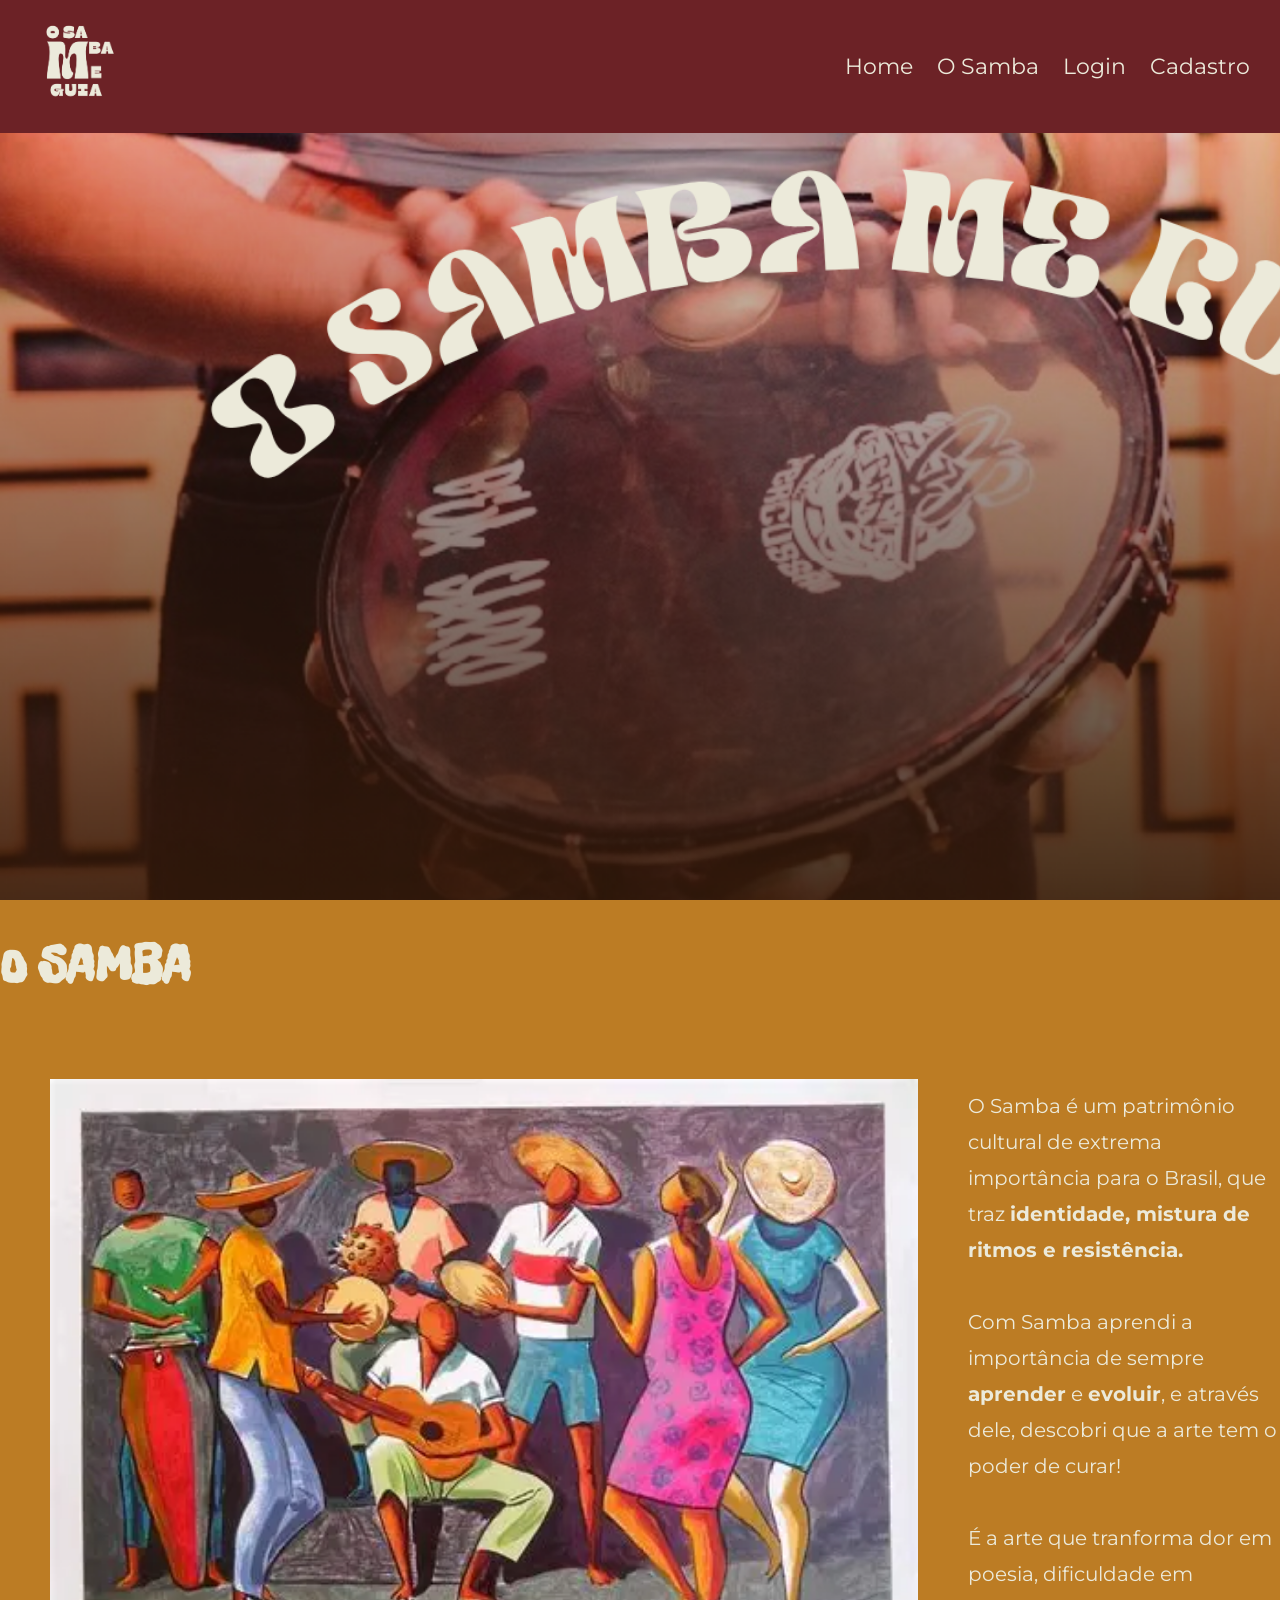
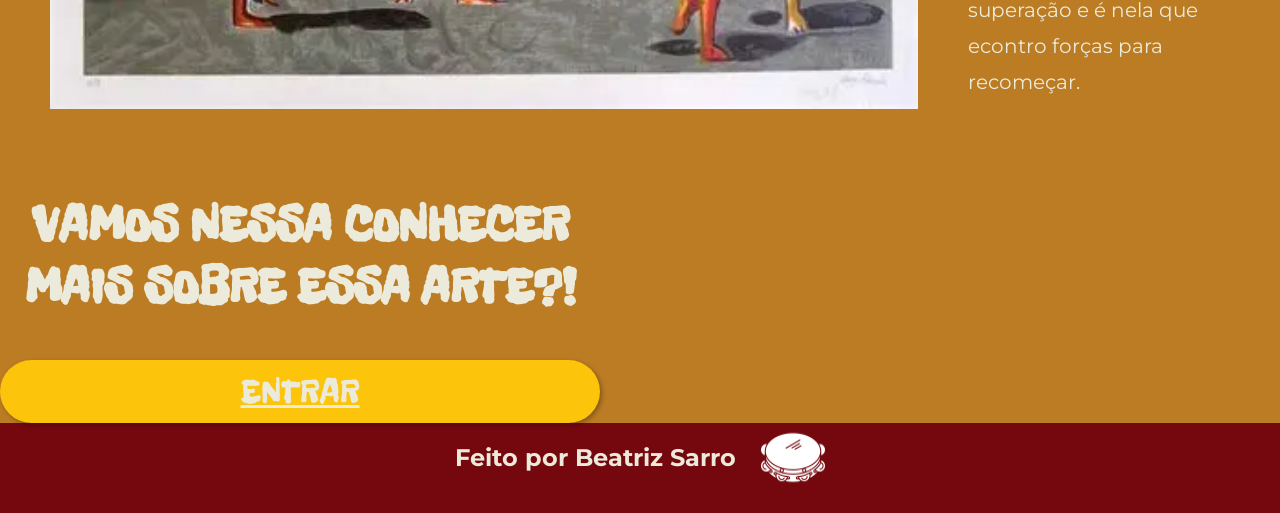
==== public/index.html @ 160e9de5 "Adicionei Api Web Data Viz" ====
<!DOCTYPE html>
<html lang="en">

<head>
  <meta charset="UTF-8">
  <meta http-equiv="X-UA-Compatible" content="IE=edge">
  <meta name="viewport" content="width=device-width, initial-scale=1.0">

  <title>O Samba Me Guia</title>

  <script src="./js/sessao.js"></script>

  <link href="https://fonts.googleapis.com/css2?family=Freckle+Face&family=Montserrat:ital,wght@0,100..900;1,100..900&display=swap" rel="stylesheet">
  <link rel="stylesheet" href="./css/estilo.css">
  <link rel="icon" href="./assets/icon/logo-removebg-preview.png">

</head>


<body>
  <!-- INÍCIO DO HEADER -->
    <header class="header">
        <div class="container">
            <a href="home.html" class="logo">
                <img src="assets/icon/logo-removebg-preview.png" alt="logo">
            </a>
            <nav class="navBar">
                <a href="#">Home</a>
                <a href="#">O Samba</a>
                <a href="login.html">Login</a>
                <a href="cadastro.html">Cadastro</a>
            </nav>
        </div>
    </header>
  <!-- FIM DO HEADER -->
    <div class="home-container">

    </div>
    <div class="oSamba">
        <div class="titulo">
            <h1 class="title">O SAMBA</h1>
        </div>
        <div class="rodaSamba">
            <img src="assets/imgs/roda-de-samba.webp" alt="roda-de-samba">
            <div class="texto">
                <p>O Samba é um patrimônio cultural de extrema importância para o Brasil,
                    que traz <b>identidade, mistura de ritmos e resistência.</b> <br><br>

                    Com Samba aprendi a importância de sempre <b>aprender</b> e <b>evoluir</b>, e através dele, descobri
                    que a arte tem o
                    poder de curar! <br><br>

                    É a arte que tranforma dor em poesia, dificuldade em superação e é nela que econtro forças para
                    recomeçar.</p>
            </div>
        </div>
    </div>

    <div class="entrar">
        <div class="titulo">
            <h1> VAMOS NESSA CONHECER MAIS SOBRE ESSA ARTE?!</h1>
            <a href="login.html" class="btn"> ENTRAR</a>
        </div>

    </div>
  <!-- FOOTER COMEÇO -->
    <footer class="footer">
        <div class="subtitulo">
            <h2>Feito por Beatriz Sarro </h2>
            <img src="assets/imgs/pandeiro.png" alt="pandeiroLogo">
        </div>
    </footer>
  <!-- FOOTER FIM -->
</body>

</html>
---- public/css/estilo.css ----
@import url('https://fonts.googleapis.com/css2?family=Freckle+Face&family=Montserrat:ital,wght@0,100..900;1,100..900&display=swap');


:root {
    --bg: #BC7C24;
    --letra: #ECEADA;
    --vinho: #75080E;
    --marrom: #6C2226;
    --btn: #FCC40B;
    --tamanho-header: 80px;
    --tamanho-banner: calc(100vh - var(--tamanho-header) - var(--tamanho-footer) - 2px);
    --tamanho-simulador: calc(100vh - var(--tamanho-header) - var(--tamanho-footer) - 2px);
    --tamanho-login: calc(100vh - var(--tamanho-header) - var(--tamanho-footer) - 2px);
    --tamanho-footer: 65px;
}

body {
    margin: 0;
    padding: 0;
    font-family: "Montserrat", sans-serif;
    background-color: var(--bg);
}



.header {
    position: fixed;
    top: 0;
    left: 0;
    right: 0;
    z-index: 99;
    background: var(--marrom);
}

.navBar a {
    margin: 0 10px;
    color: var(--letra);
    text-decoration: none;
    font-size: 22px;
}

.navBar a:hover {
    color: var(--btn);
    font-size: 24px;
}

/* BANNER */

.container {
    padding: 30px 20px;
    margin: 0 auto;
    display: flex;
    align-items: center;
    justify-content: space-between;
    padding-top: 15px;
    padding-bottom: 15px;
}

.container img {
    width: 100px;
    height: auto;
}

.home-container {
    width: 100%;
    height: 100vh;
    background-size: cover;
    background-image: url(../assets/imgs/baner.png);

}

.baner img {
    margin: 0;
    width: 100%;
    height: 100vh;
}

/* Sobre o samba */
.titulo {
    display: flex;
    width: 200px;
    color: var(--letra);
    text-align: center;
    justify-self: center;
    font-size: 25px;
    font-family: 'Freckle Face';
}

.rodaSamba {
    display: flex;
    align-items: center;

}

.rodaSamba img {
    width: 1000px;
    height: 70vh;
    margin: 50px;

}

.rodaSamba p {
    color: var(--letra);
    font-size: 20px;
    justify-content: end;
    line-height: 1.8;
}


.entrar .titulo {
    width: 600px;
    color: var(--letra);
    font-family: 'Freckle Face';
    flex-direction: column;
}

.btn {
    background-color: var(--btn);
    color: var(--letra);
    padding: 10px 20px;
    font-size: 35px;
    cursor: pointer;
    margin-top: 10px;
    display: inline-block;
    text-align: center;
    border: var(--btn);
    border-radius: 40px;
    box-shadow: 2px 2px 5px rgba(0, 0, 0, 0.3);
    cursor: pointer;
}

/*  FOOTER */
.footer {
    width: 100%;
    height: 10vh;
    background: var(--vinho);
}

.subtitulo {
    display: flex;
    color: var(--letra);
    font-family: 'Montserrat';
    gap: 25px;
    justify-content: center;
}

/*  lOGIN  */

.login {
    height: var(--tamanho-login);
    background-image: url('../assets/imgs/sdd_degrade.png');
    background-size: cover;
    width: 100%;
    height: 100vh;
}

.login .container {
    justify-content: center;
    align-items: center;
    height: 100%;
}

.card {
    width: 30%;
    background-color: rgb(217, 217, 217, 0.4);
    border-radius: 40px;
    display: flex;
    color: var(--letra);
    align-items: center;
    justify-content: space-evenly;
    flex-direction: column;
    height: fit-content;
    padding: 20px 0;
    font-size: 20px;
}

.card .titulo{
    display: flex;
    flex-direction: column;
    padding: 20px 0;
    font-size: 45px;
}

.link_cad {
    display: flex;
    color: #75080E;
    align-items: center;
    margin-left: 40px;
}

.formulario {
  display: flex;
  height: 90%;
  width: 80%;
  flex-direction: column;
  align-items: center;
}


.formulario span {
  font-size: 20px;
  font-weight: 800;
}

.formulario input {
  height: 40%;
  width: 100%;
  padding: 10px;
  border-radius: 5px;
  background-color: #ECEADA;
  border: 2px solid #75080E;

}

.botao {
    background-color: var(--marrom);
    color: var(--letra);
    padding: 10px 80px;
    font-size: 25px;
    cursor: pointer;
    margin-top: 10px;
    text-align: center;
    border: var(--btn);
    border-radius: 15px;
    box-shadow: 2px 2px 5px rgba(0, 0, 0, 0.3);
    cursor: pointer;
}

/*  FORMULÁRIO */


.alerta_erro{
  display: flex;
  justify-content: flex-end;
}

.card_erro {
  display: none;
  background-color: #fff;
  color: black;
  width: 230px;
  position: fixed;
  border-radius: 4px;
  border: #ED145B 3px solid;
  padding: 10px;
  margin-right: 10%;
}

.card_erro #mensagem_erro{
  font-weight: 500;
  font-size: 20px;
}

.formulario .tipo_campo {
  font-size: 20px;
  font-weight: 600 !important;
}

.formulario {
  display: flex;
  flex-direction: column;
}


.loading-div {
  width: 50px;
  margin: auto;
  display: none;
}

.loading-div img {
  height: 50px;
  width: 50px;
}
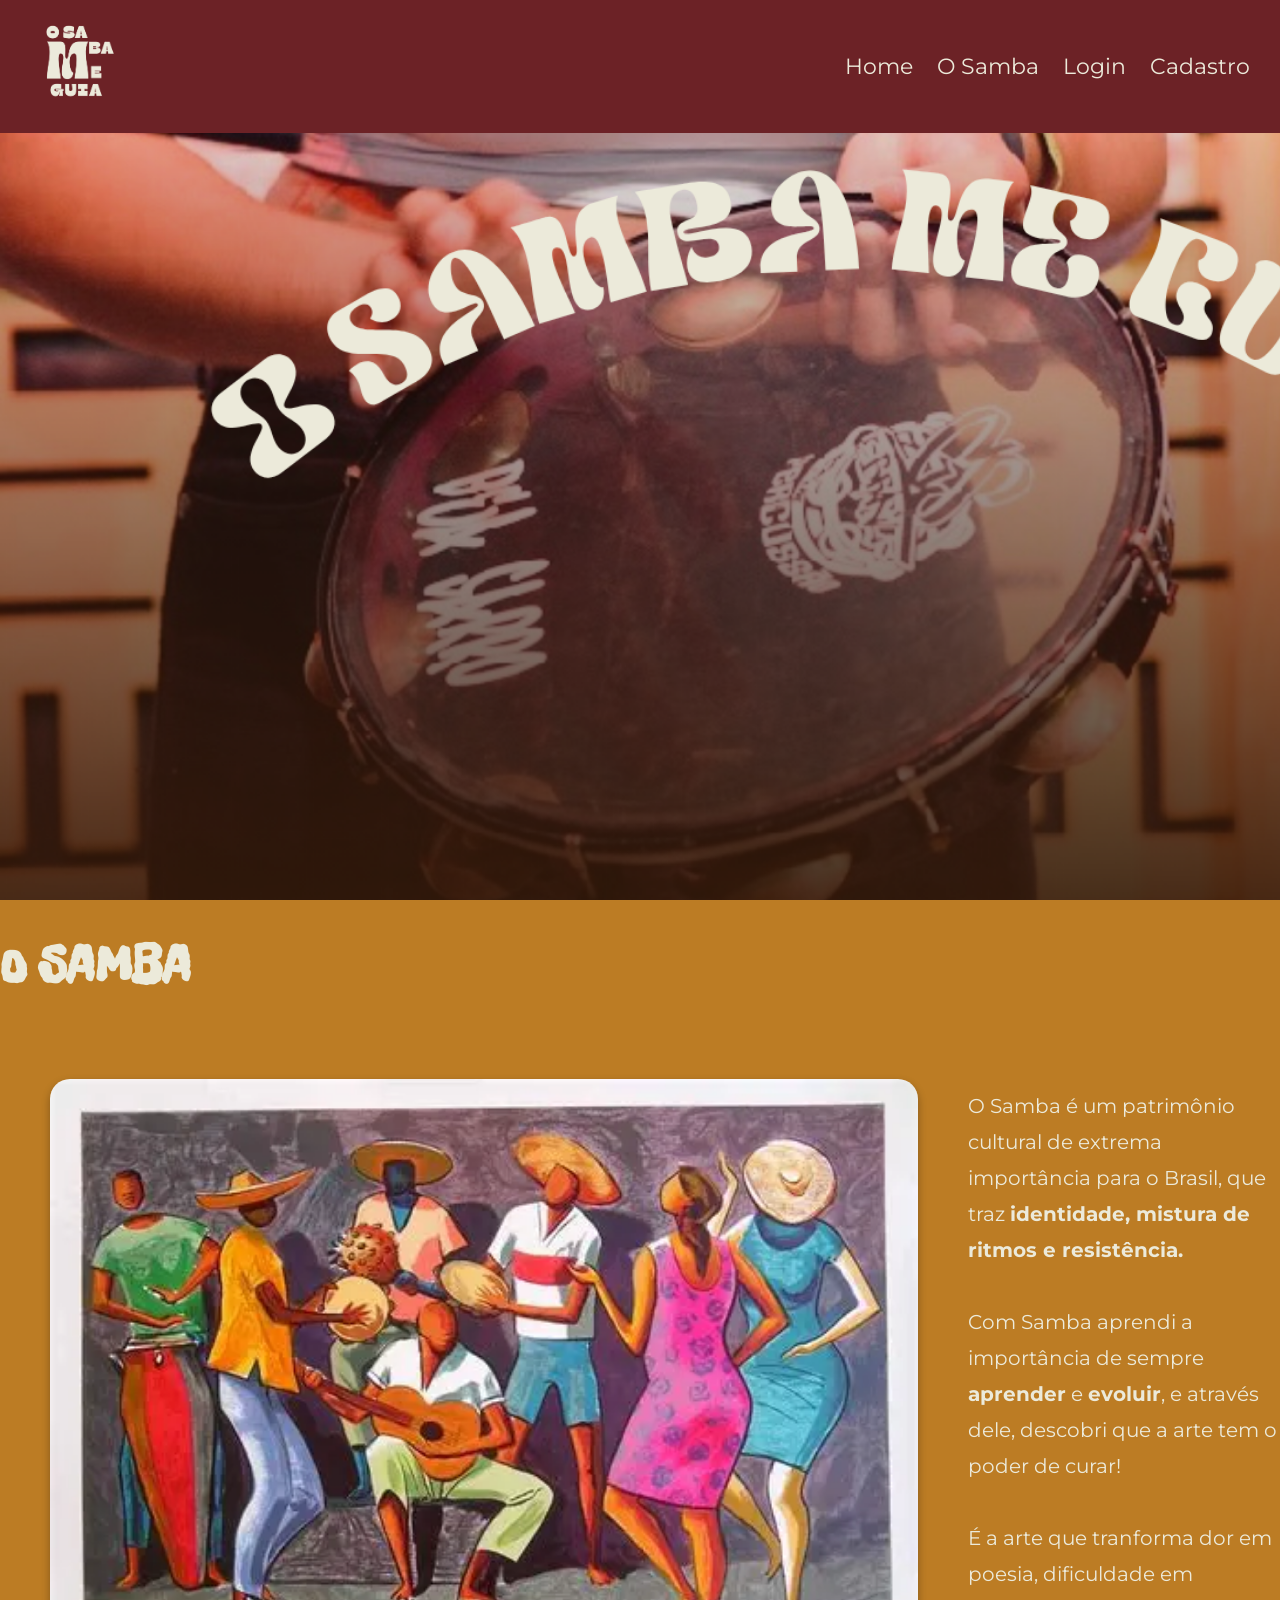
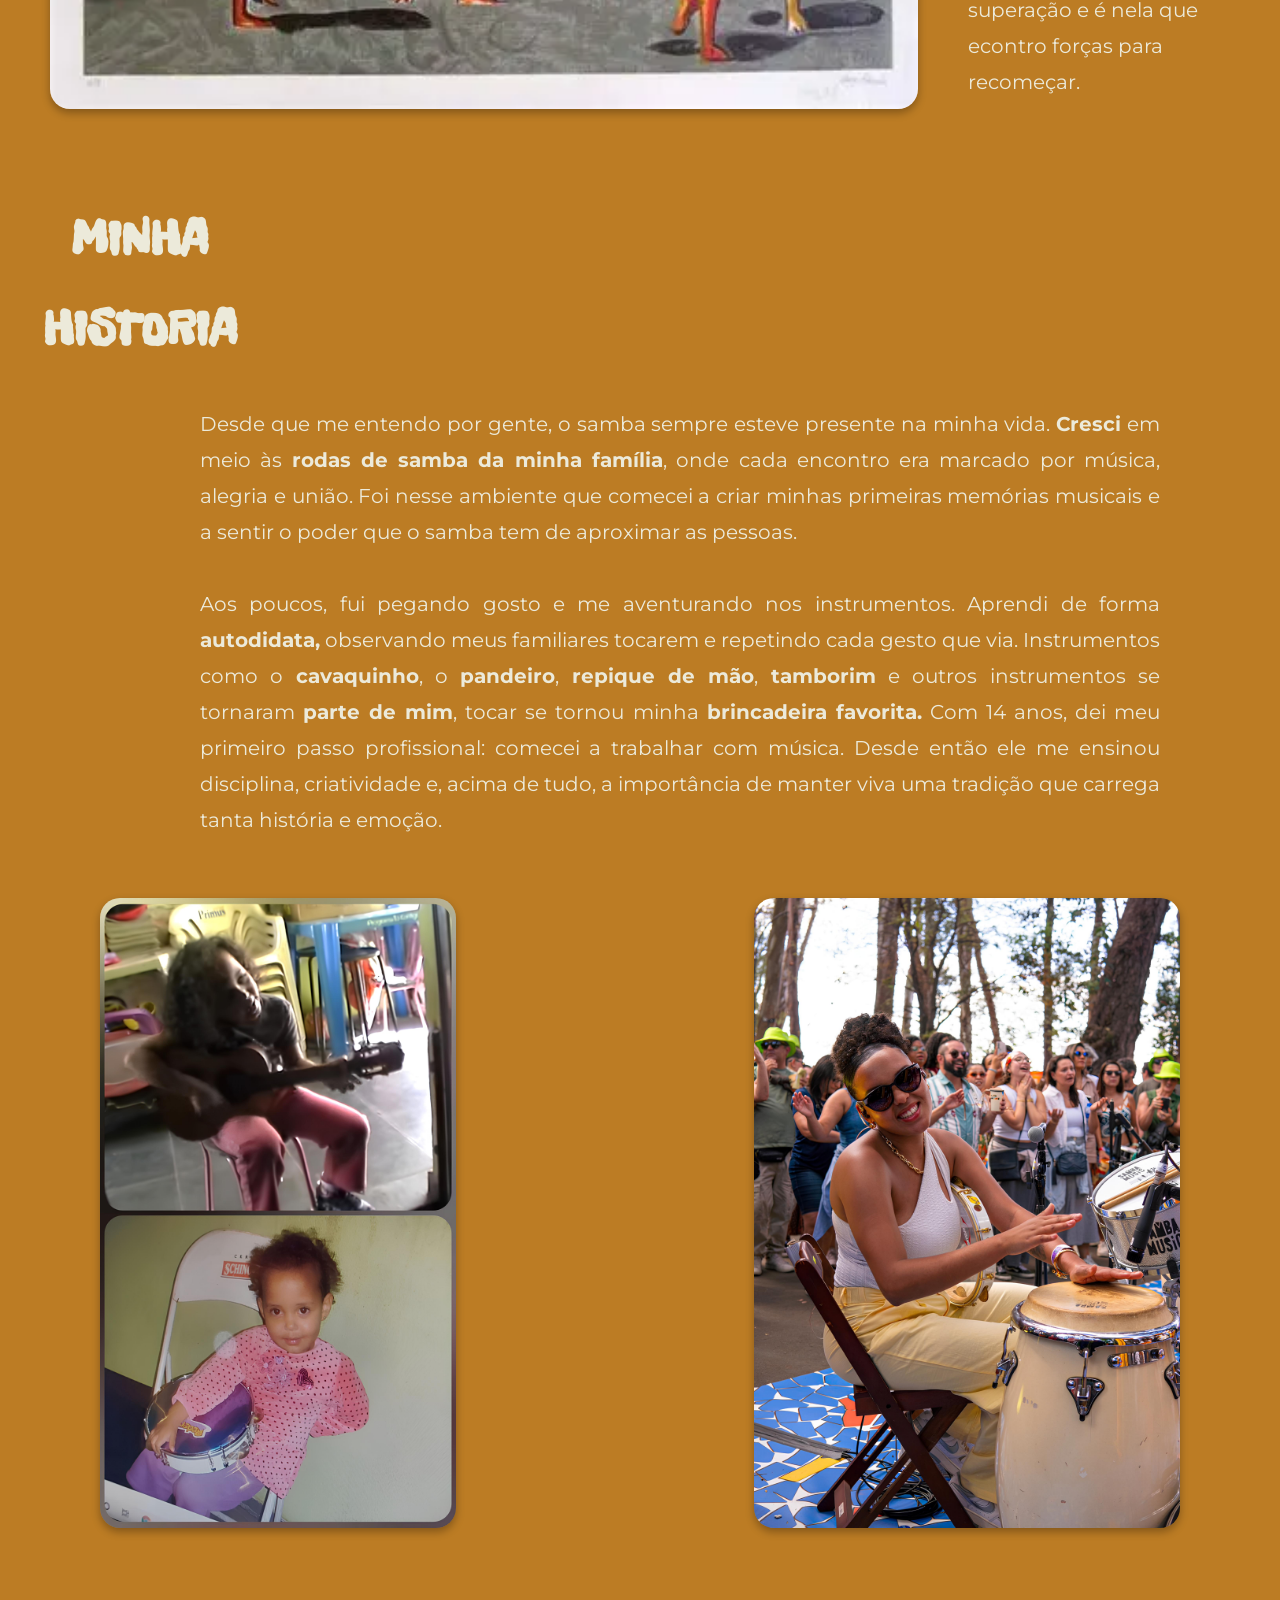
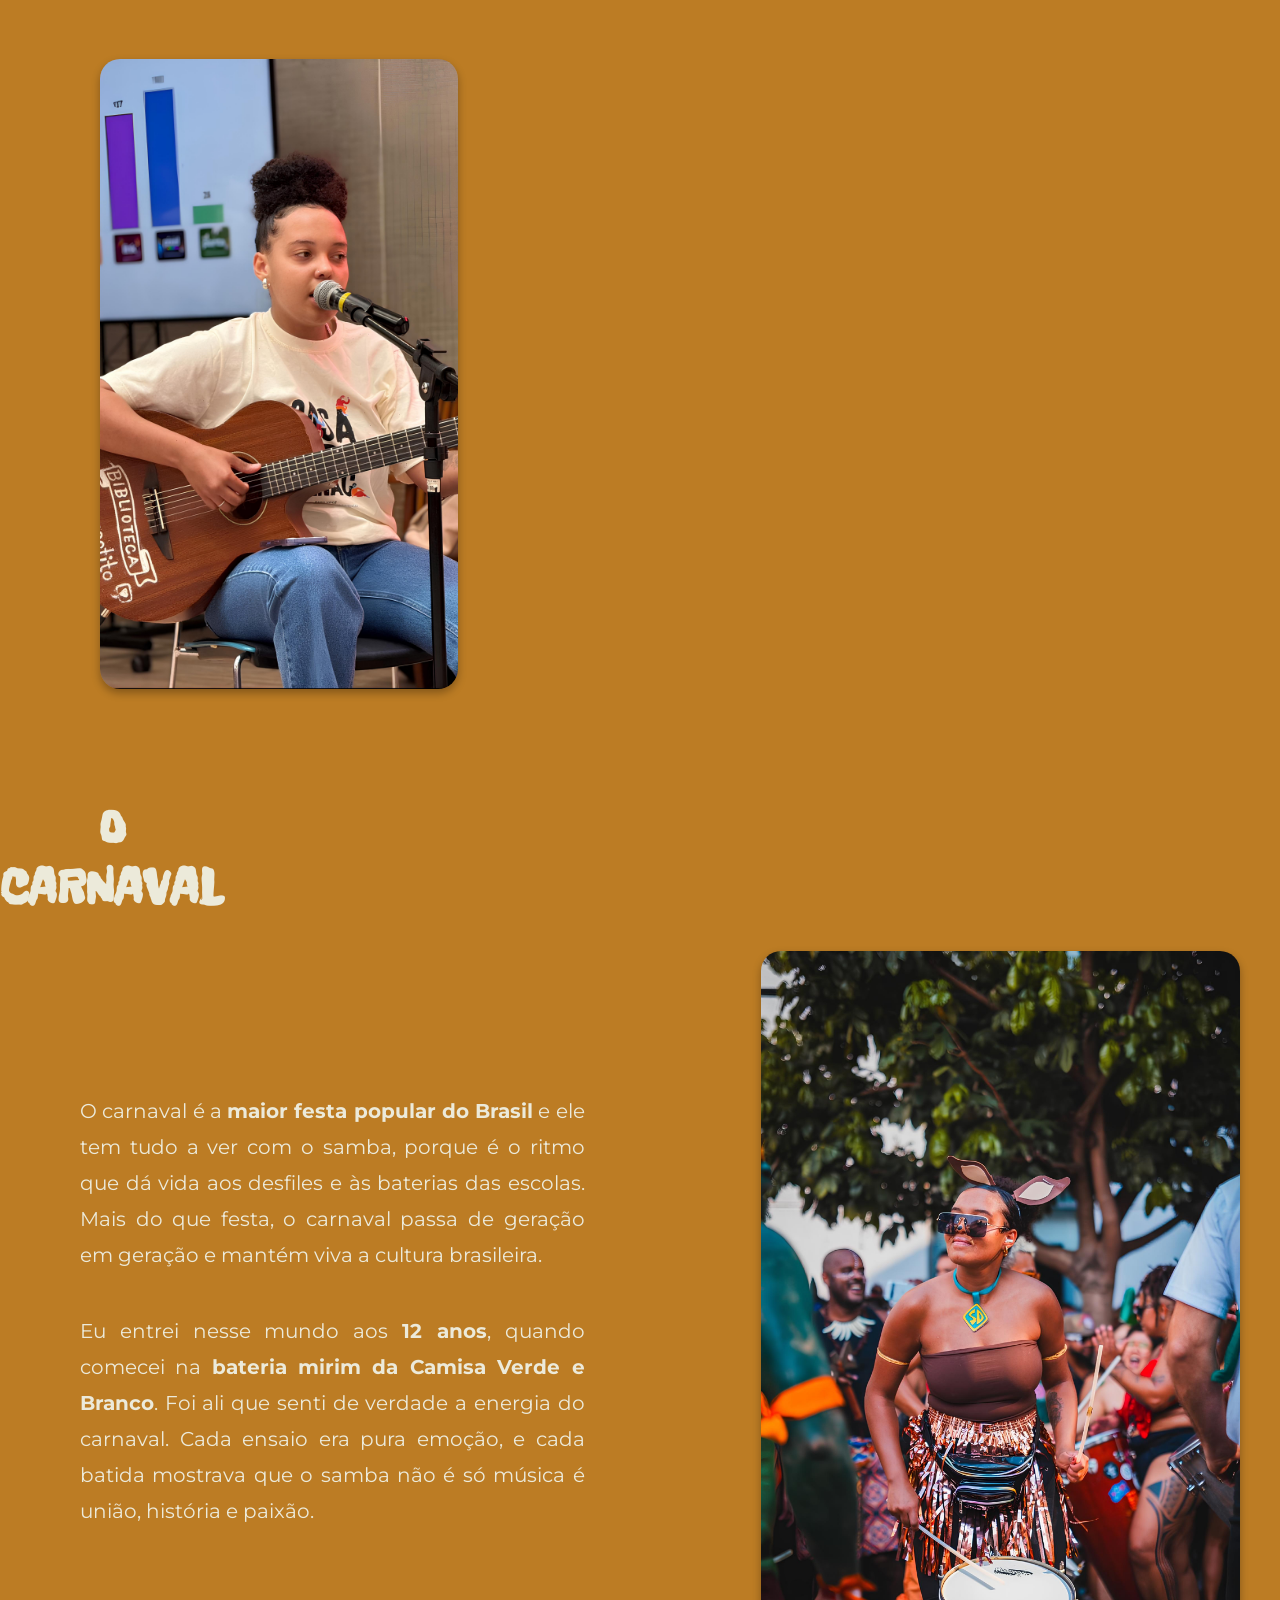
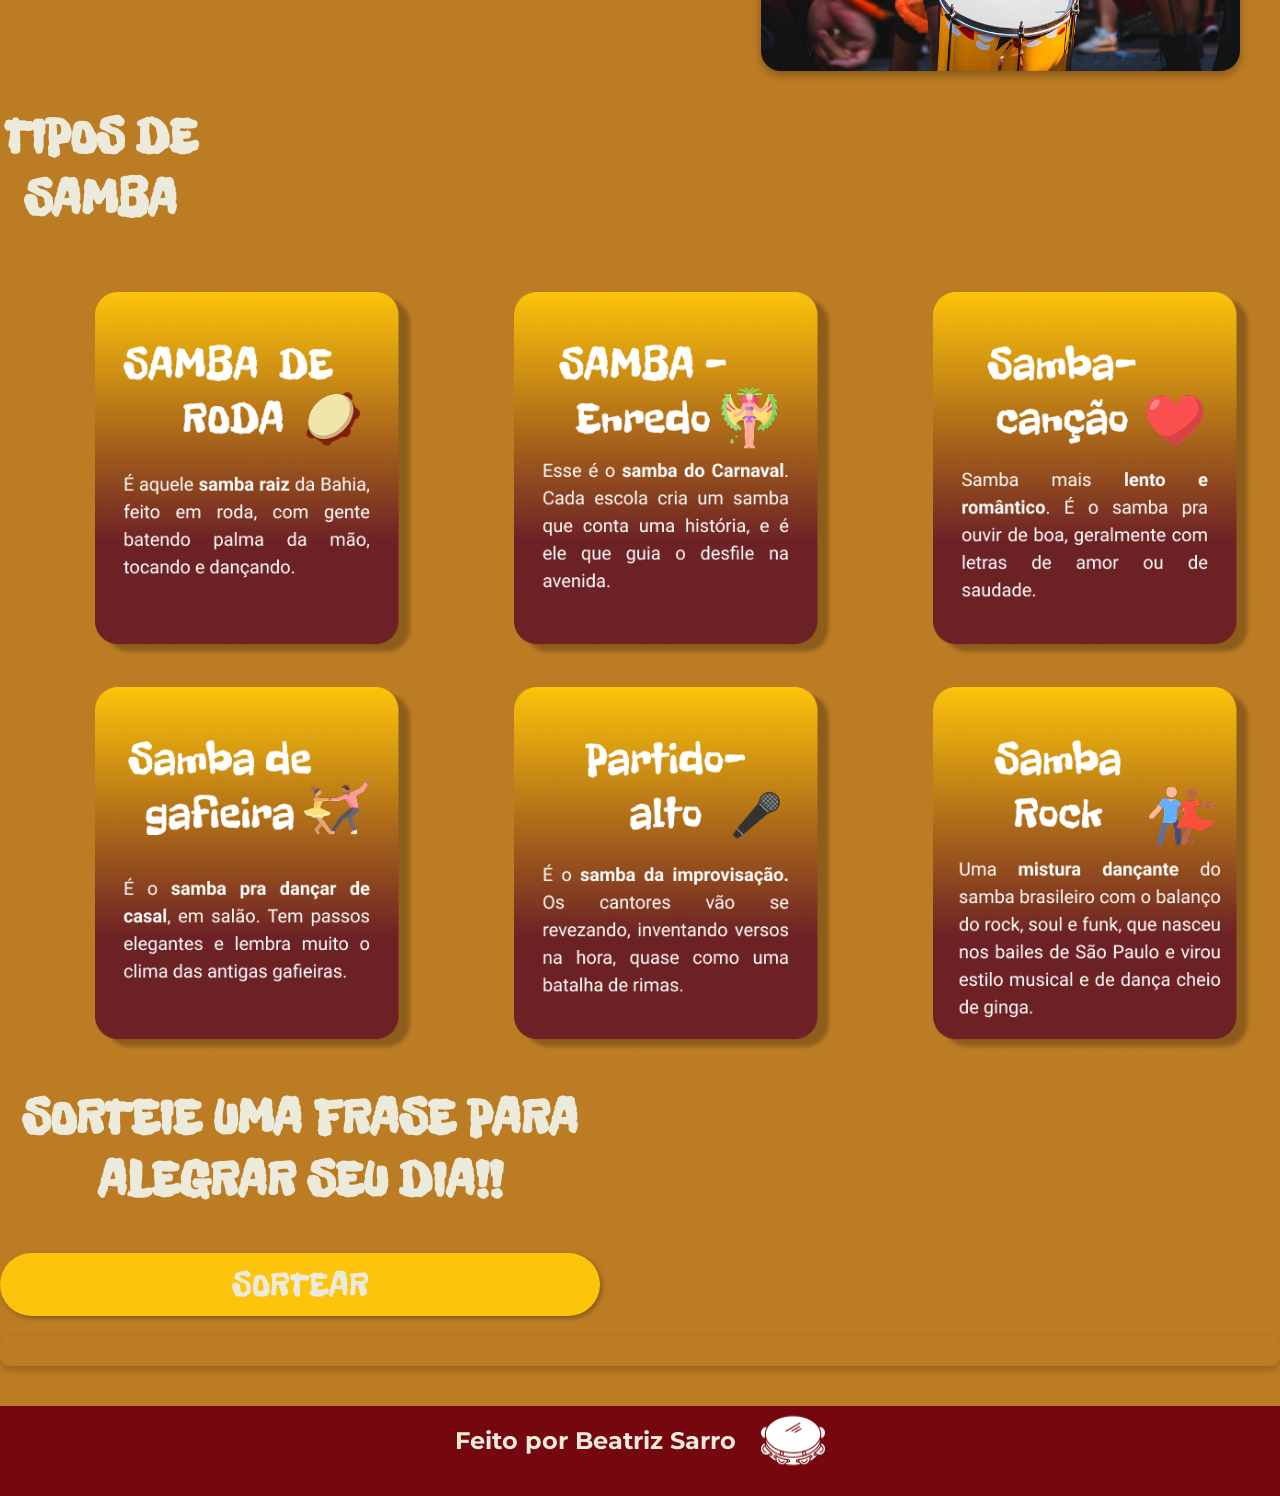
==== commit 7f8b9595: "Adicionei explicação sobre instrumentos e dashboard conectada ao BD" ====
--- a/public/index.html
+++ b/public/index.html
@@ -2,23 +2,25 @@
 <html lang="en">
 
 <head>
-  <meta charset="UTF-8">
-  <meta http-equiv="X-UA-Compatible" content="IE=edge">
-  <meta name="viewport" content="width=device-width, initial-scale=1.0">
+    <meta charset="UTF-8">
+    <meta http-equiv="X-UA-Compatible" content="IE=edge">
+    <meta name="viewport" content="width=device-width, initial-scale=1.0">
 
-  <title>O Samba Me Guia</title>
+    <title>O Samba Me Guia</title>
 
-  <script src="./js/sessao.js"></script>
+    <script src="./js/sessao.js"></script>
 
-  <link href="https://fonts.googleapis.com/css2?family=Freckle+Face&family=Montserrat:ital,wght@0,100..900;1,100..900&display=swap" rel="stylesheet">
-  <link rel="stylesheet" href="./css/estilo.css">
-  <link rel="icon" href="./assets/icon/logo-removebg-preview.png">
+    <link
+        href="https://fonts.googleapis.com/css2?family=Freckle+Face&family=Montserrat:ital,wght@0,100..900;1,100..900&display=swap"
+        rel="stylesheet">
+    <link rel="stylesheet" href="./css/estilo.css">
+    <link rel="icon" href="./assets/icon/logo-removebg-preview.png">
 
 </head>
 
 
 <body>
-  <!-- INÍCIO DO HEADER -->
+    <!-- INÍCIO DO HEADER -->
     <header class="header">
         <div class="container">
             <a href="home.html" class="logo">
@@ -32,7 +34,7 @@
             </nav>
         </div>
     </header>
-  <!-- FIM DO HEADER -->
+    <!-- FIM DO HEADER -->
     <div class="home-container">
 
     </div>
@@ -55,22 +57,121 @@
             </div>
         </div>
     </div>
+    <div class="minhaHistoria">
+        <div class="titulo">
+            <h1 class="title">MINHA HISTORIA</h1>
+        </div>
+        <div class="texto">
+            <p>
+                Desde que me entendo por gente, o samba sempre esteve presente na minha vida. <b>Cresci</b> em meio às
+                <b>rodas de samba da minha família</b>, onde cada encontro era marcado por música, alegria e união. Foi
+                nesse ambiente que comecei a criar minhas primeiras memórias musicais e a sentir o poder que o samba tem
+                de aproximar as pessoas.
+            </p> <br>
+
+            <p>Aos poucos, fui pegando gosto e me aventurando nos instrumentos. Aprendi de forma <b>autodidata,</b>
+                observando meus familiares tocarem e repetindo cada gesto que via. Instrumentos como o
+                <b>cavaquinho</b>, o <b>pandeiro</b>, <b>repique de mão</b>, <b>tamborim</b> e outros instrumentos se
+                tornaram <b>parte de mim</b>, tocar se tornou minha <b>brincadeira favorita.</b>
+                Com 14 anos, dei meu primeiro passo profissional: comecei a trabalhar com música. Desde então ele me
+                ensinou disciplina, criatividade e, acima de tudo, a importância de manter viva uma tradição que carrega
+                tanta história e emoção.
+            </p>
+        </div>
+        <div class="imagem">
+            <img src="assets/imgs/criança.jpeg" alt="crianca">
+            <img src="assets/imgs/congas_clareou.jpeg" alt="congas">
+            <img src="assets/imgs/casaAberta.jpeg" alt="casaAberta">
+        </div>
+    </div>
+    <div class="titulo">
+        <h1 class="title">O CARNAVAL</h1>
+    </div>
+    <div class="oCarnaval">
+
+        <div class="texto">
+            <P> O carnaval é a <b>maior festa popular do Brasil</b> e ele tem tudo a ver com o samba, porque é o ritmo
+                que dá
+                vida aos desfiles e às baterias das escolas. Mais do que festa, o carnaval passa de geração em geração e
+                mantém viva a cultura brasileira.</P>
+            <P> Eu entrei nesse mundo aos <b>12 anos</b>, quando comecei na <b>bateria mirim da Camisa Verde e
+                    Branco</b>. Foi ali que senti de verdade a energia do carnaval. Cada ensaio era pura emoção, e cada
+                batida mostrava que o samba
+                não é só música é união, história e paixão.</P>
+        </div>
+        <img src="assets/imgs/bloco_scooby.jpeg" alt="bloco_scooby">
+    </div>
+    <div class="tipoSamba">
+        <div class="titulo">
+            <h1 class="title">TIPOS DE SAMBA</h1>
+        </div>
+        <img src="assets/imgs/SambaDeRoda.png" alt="SambaDeRoda">
+        <img src="assets/imgs/SambaEnredo.png" alt="SambaEnredo">
+        <img src="assets/imgs/SambaCancao.png" alt="SambaCancao"> <br>
+        <img src="assets/imgs/SambaGafieira.png" alt="SambaGafieira">
+        <img src="assets/imgs/PartidoAlto.png" alt="PartidoAlto">
+        <img src="assets/imgs/SambaRock (1).png" alt="SambaRock">
+    </div>
 
     <div class="entrar">
         <div class="titulo">
-            <h1> VAMOS NESSA CONHECER MAIS SOBRE ESSA ARTE?!</h1>
-            <a href="login.html" class="btn"> ENTRAR</a>
+            <h1>SORTEIE UMA FRASE PARA ALEGRAR SEU DIA!!</h1>
+            <a class="btn" onclick="sortear()"> SORTEAR</a>
         </div>
+        <div id="div_msg"></div>
 
     </div>
-  <!-- FOOTER COMEÇO -->
+    <!-- FOOTER COMEÇO -->
     <footer class="footer">
         <div class="subtitulo">
             <h2>Feito por Beatriz Sarro </h2>
             <img src="assets/imgs/pandeiro.png" alt="pandeiroLogo">
         </div>
     </footer>
-  <!-- FOOTER FIM -->
+    <!-- FOOTER FIM -->
 </body>
 
-</html>+</html>
+
+<script>
+    var musicas = [
+        {
+            frase: "'Às vezes a felicidade demora chegar, aí é que a gente não pode deixar de sonhar.'",
+            nome: "- Tá Escrito - Grupo Revelação."
+        },
+        {
+            frase: "'Alegria é a melhor coisa que existe, assim como a luz no coração.'",
+            nome: "- Samba Da Benção - Vinicius de Moraes"
+        },
+        {
+            frase: "'Levanta, sacode a poeira e dá a volta por cima.'",
+            nome: "- Volta Por Cima - Beth Carvalho"
+        },
+        {
+            frase: "'Deixe de lado esse baixo astral, erga a cabeça, enfrente o mal, que agindo assim será vital para o se coração.'",
+            nome: "- Conselho - Almir Guineto"
+        },
+         {
+            frase: "'Canta forte, canta alto, Que a vida vai melhorar.'",
+            nome: "- Canta Canta, Minha Gente - Martinho Da Vila"
+        },
+        {
+            frase: "'Não esquecer: Ninguém é o centro do Universo'",
+            nome: "- Brincar De Viver - Maria Bethânia"
+        },
+         
+
+
+    ];
+
+    function sortear() {
+        let indice = Math.floor(Math.random() * musicas.length); 
+        let fraseSorteada = musicas[indice];
+
+        div_msg.innerHTML = `
+        <br>${fraseSorteada.frase}<br>
+        <strong>${fraseSorteada.nome}</strong>
+    `;
+    }
+
+</script>
--- a/public/css/estilo.css
+++ b/public/css/estilo.css
@@ -96,7 +96,8 @@
     width: 1000px;
     height: 70vh;
     margin: 50px;
-
+    border-radius: 20px;        
+    box-shadow: 0 4px 8px rgba(0,0,0,0.3); 
 }
 
 .rodaSamba p {
@@ -106,6 +107,64 @@
     line-height: 1.8;
 }
 
+.minhaHistoria {
+    color: var(--letra);
+    font-size: 20px;
+    justify-content: end;
+    line-height: 1.8;
+    text-align: justify;
+    margin: 0 40px;
+}
+
+.minhaHistoria p{
+    width: 80%;
+    margin:0 160px;
+}
+
+.minhaHistoria img {
+    height: 70vh;
+    margin: 20px;
+    border-radius: 20px;        
+    box-shadow: 0 4px 8px rgba(0,0,0,0.3); 
+    margin: 60px;
+}
+
+.oCarnaval {
+    display: flex;             
+    align-items: center;        
+    justify-content: space-between; 
+    color: var(--letra);
+    font-size: 20px;
+    line-height: 1.8;
+    margin: 0 40px;
+}
+
+.oCarnaval p {
+    width: 70%;               
+    margin: 40px;
+    text-align: justify;
+}
+
+.oCarnaval img {            
+    max-height: 80vh;                 
+    border-radius: 20px;        
+    box-shadow: 0 4px 8px rgba(0,0,0,0.3); 
+}
+
+.tipoSamba img {
+    margin-left: 95px;   
+}
+
+.tipoSamba img {
+    display: inline-block;   
+    width: 25%;             
+    vertical-align: top;    
+    margin-top: 30px;
+}
+
+.logo {
+    width: 200px;
+}
 
 .entrar .titulo {
     width: 600px;
@@ -129,11 +188,24 @@
     cursor: pointer;
 }
 
+#div_msg {
+    margin-top: 20px;
+    font-size: 18px;
+    font-style: italic;
+    color: var(--letra);
+    padding: 15px;
+    border-radius: 10px;
+    box-shadow: 0 4px 8px rgba(0,0,0,0.2);
+    text-align: center;
+}
+
+
 /*  FOOTER */
 .footer {
     width: 100%;
     height: 10vh;
     background: var(--vinho);
+    margin-top: 40px;
 }
 
 .subtitulo {
@@ -225,6 +297,48 @@
     box-shadow: 2px 2px 5px rgba(0, 0, 0, 0.3);
     cursor: pointer;
 }
+/* GRÁFICO */
+
+.grafico {
+    background: var(--letra);
+    padding: 20px;
+    border-radius: 12px;
+    box-shadow: 0 4px 12px rgba(0,0,0,0.1); 
+    max-width: 900px;
+    margin: 30px auto;
+    border: 1px solid #e0e0e0; 
+}
+
+#grafico canvas, #bar {
+    display: block;
+    width: 100% ;
+    height: 400px;
+    box-sizing: border-box;
+}
+
+.grafico h2 {
+    text-align: center;
+    color: #000000; 
+    font-size: 20px;
+    font-weight: bold;
+    margin-bottom: 15px;
+    letter-spacing: 0.5px;
+}
+
+.chartjs-legend ul {
+    display: flex;
+    justify-content: center;
+    gap: 20px;
+    list-style: none;
+    padding: 0;
+}
+
+.chartjs-legend li {
+    font-size: 14px;
+    font-weight: bold;
+    color: #0f0000;
+}
+
 
 /*  FORMULÁRIO */
 
@@ -237,7 +351,7 @@
 .card_erro {
   display: none;
   background-color: #fff;
-  color: black;
+  color: var(--bg);
   width: 230px;
   position: fixed;
   border-radius: 4px;
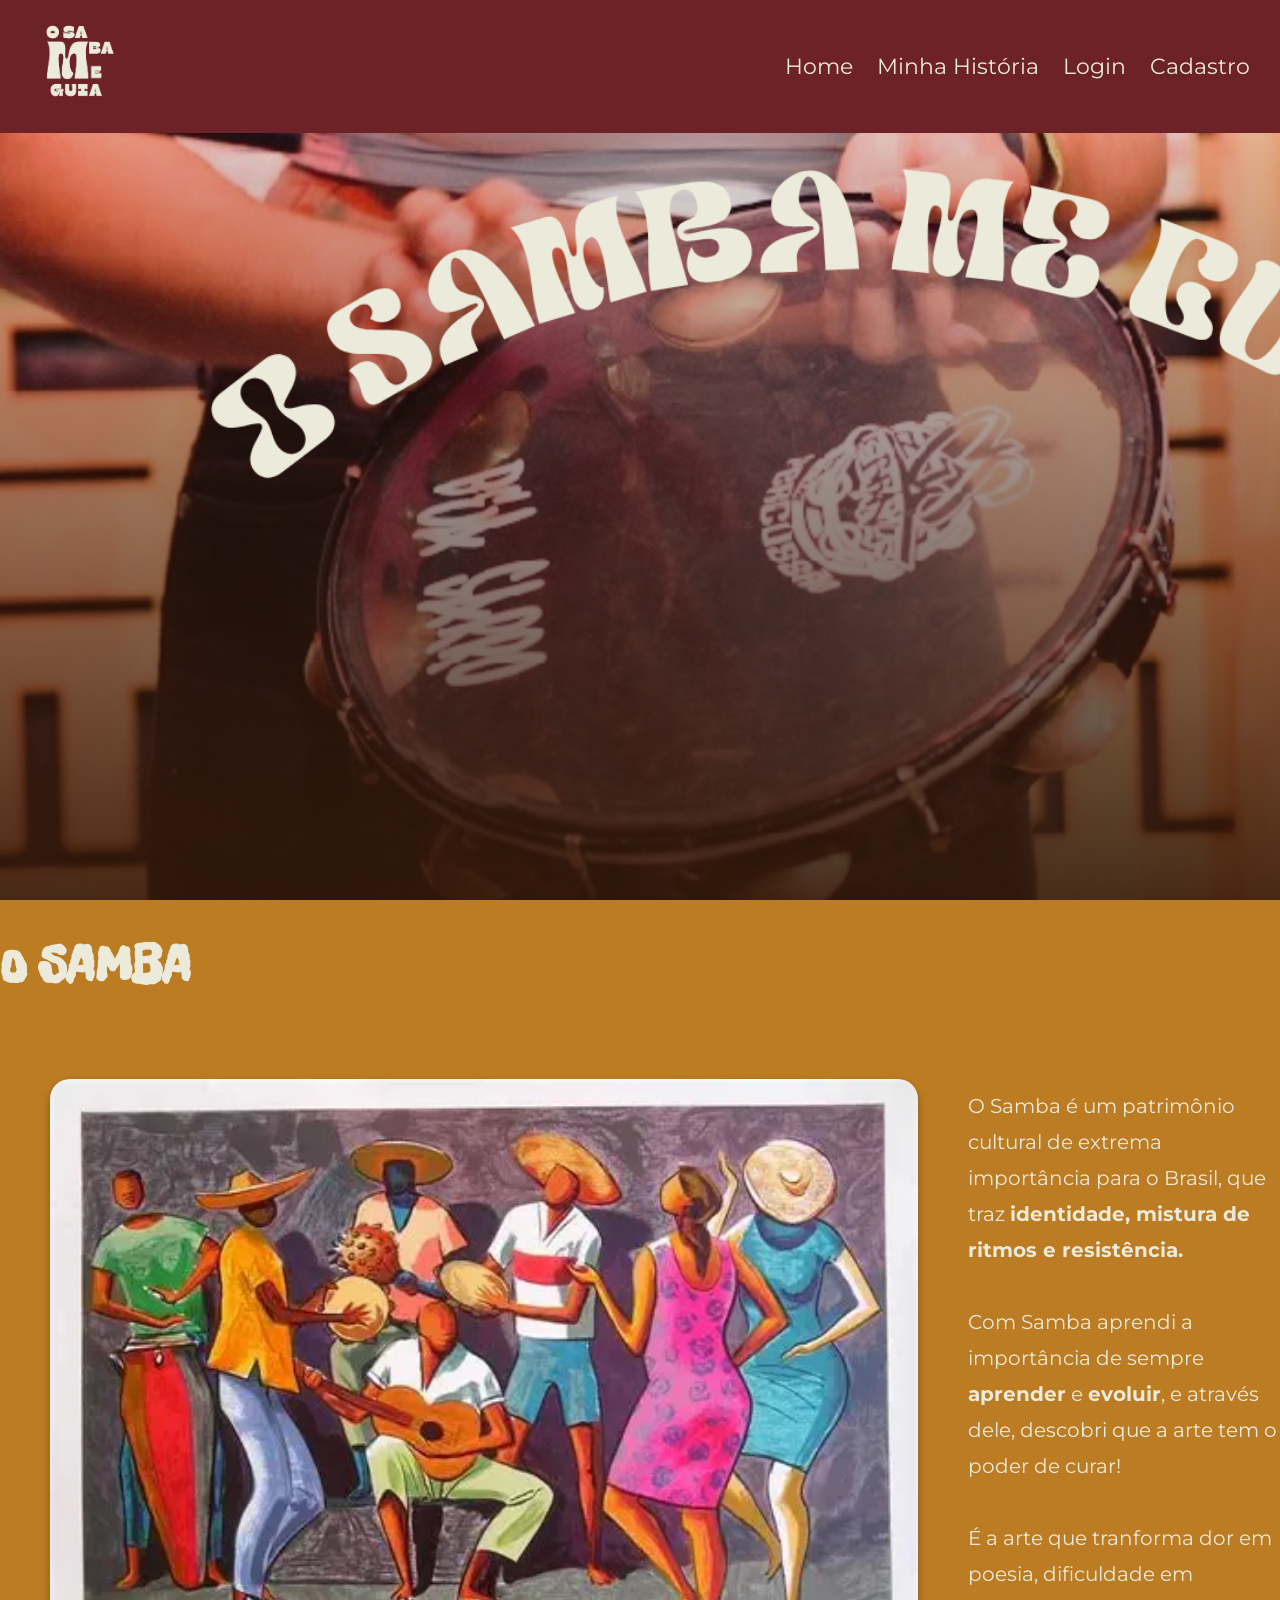
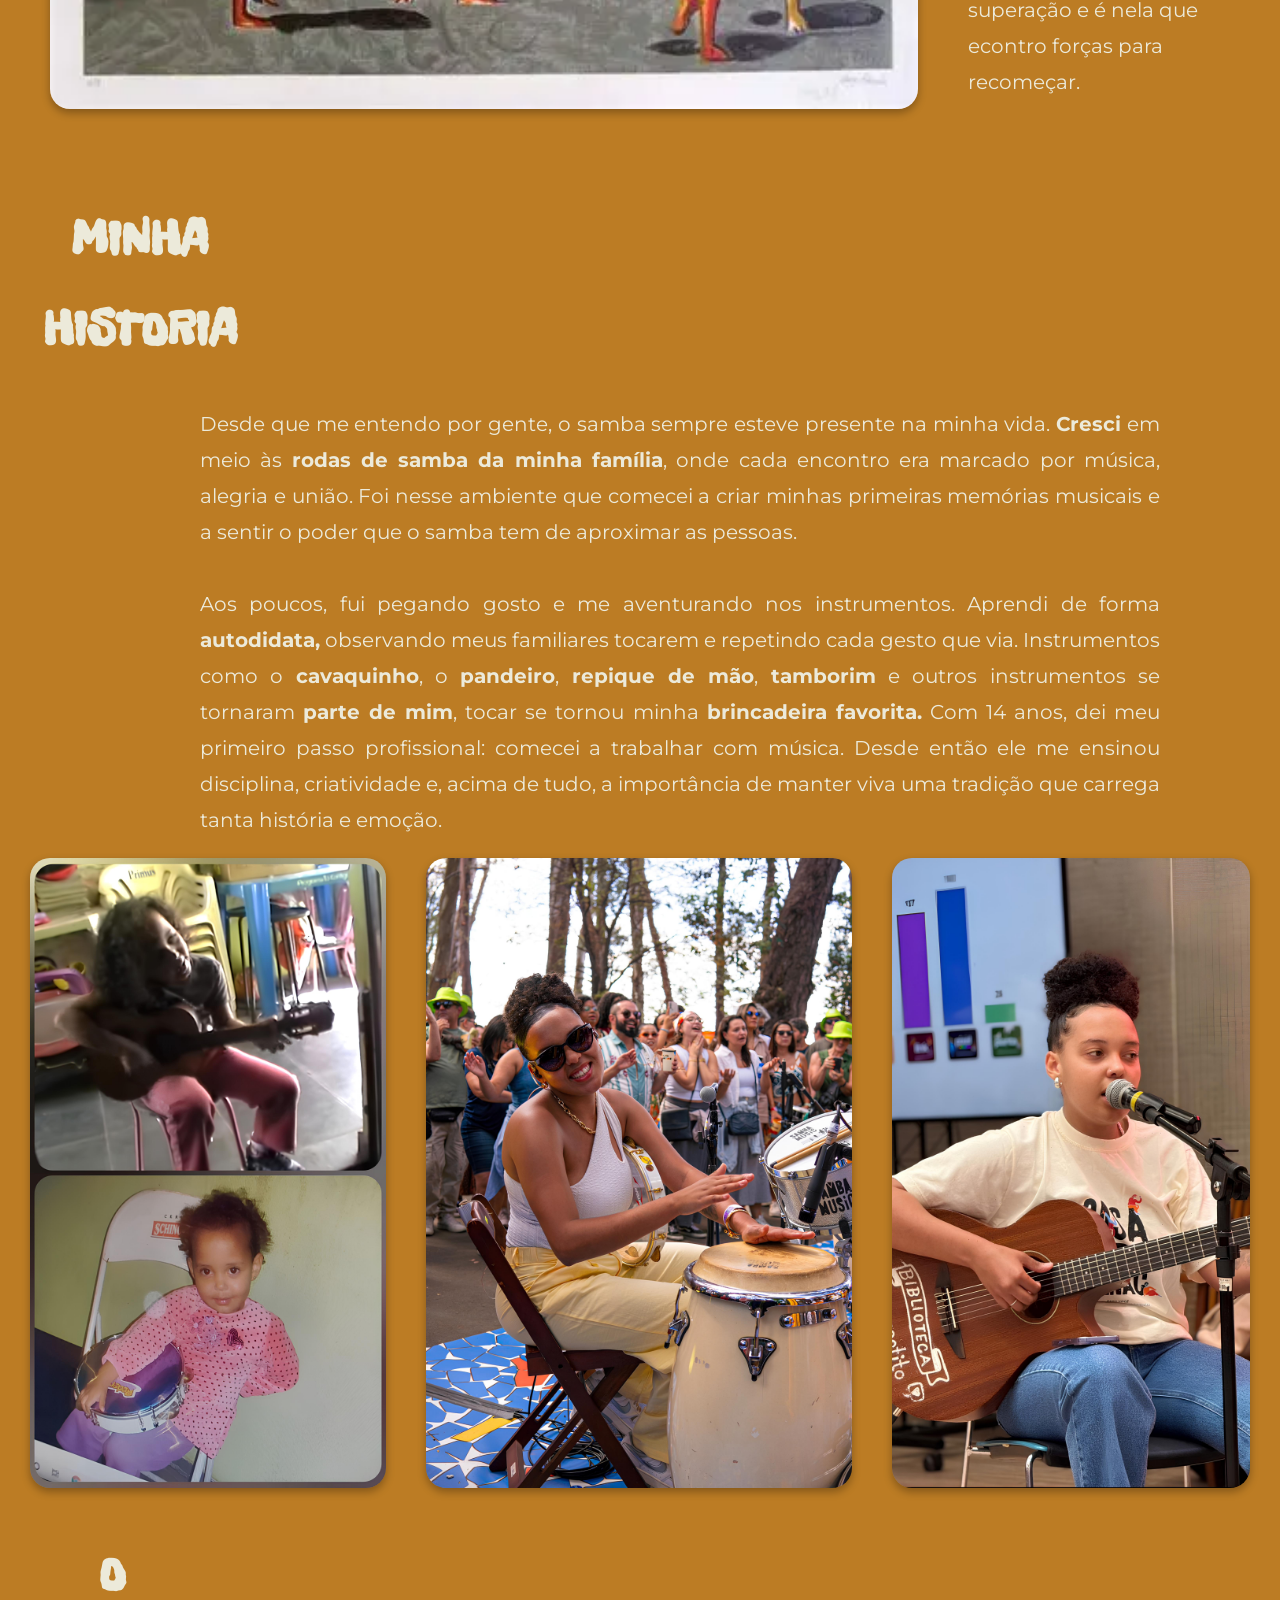
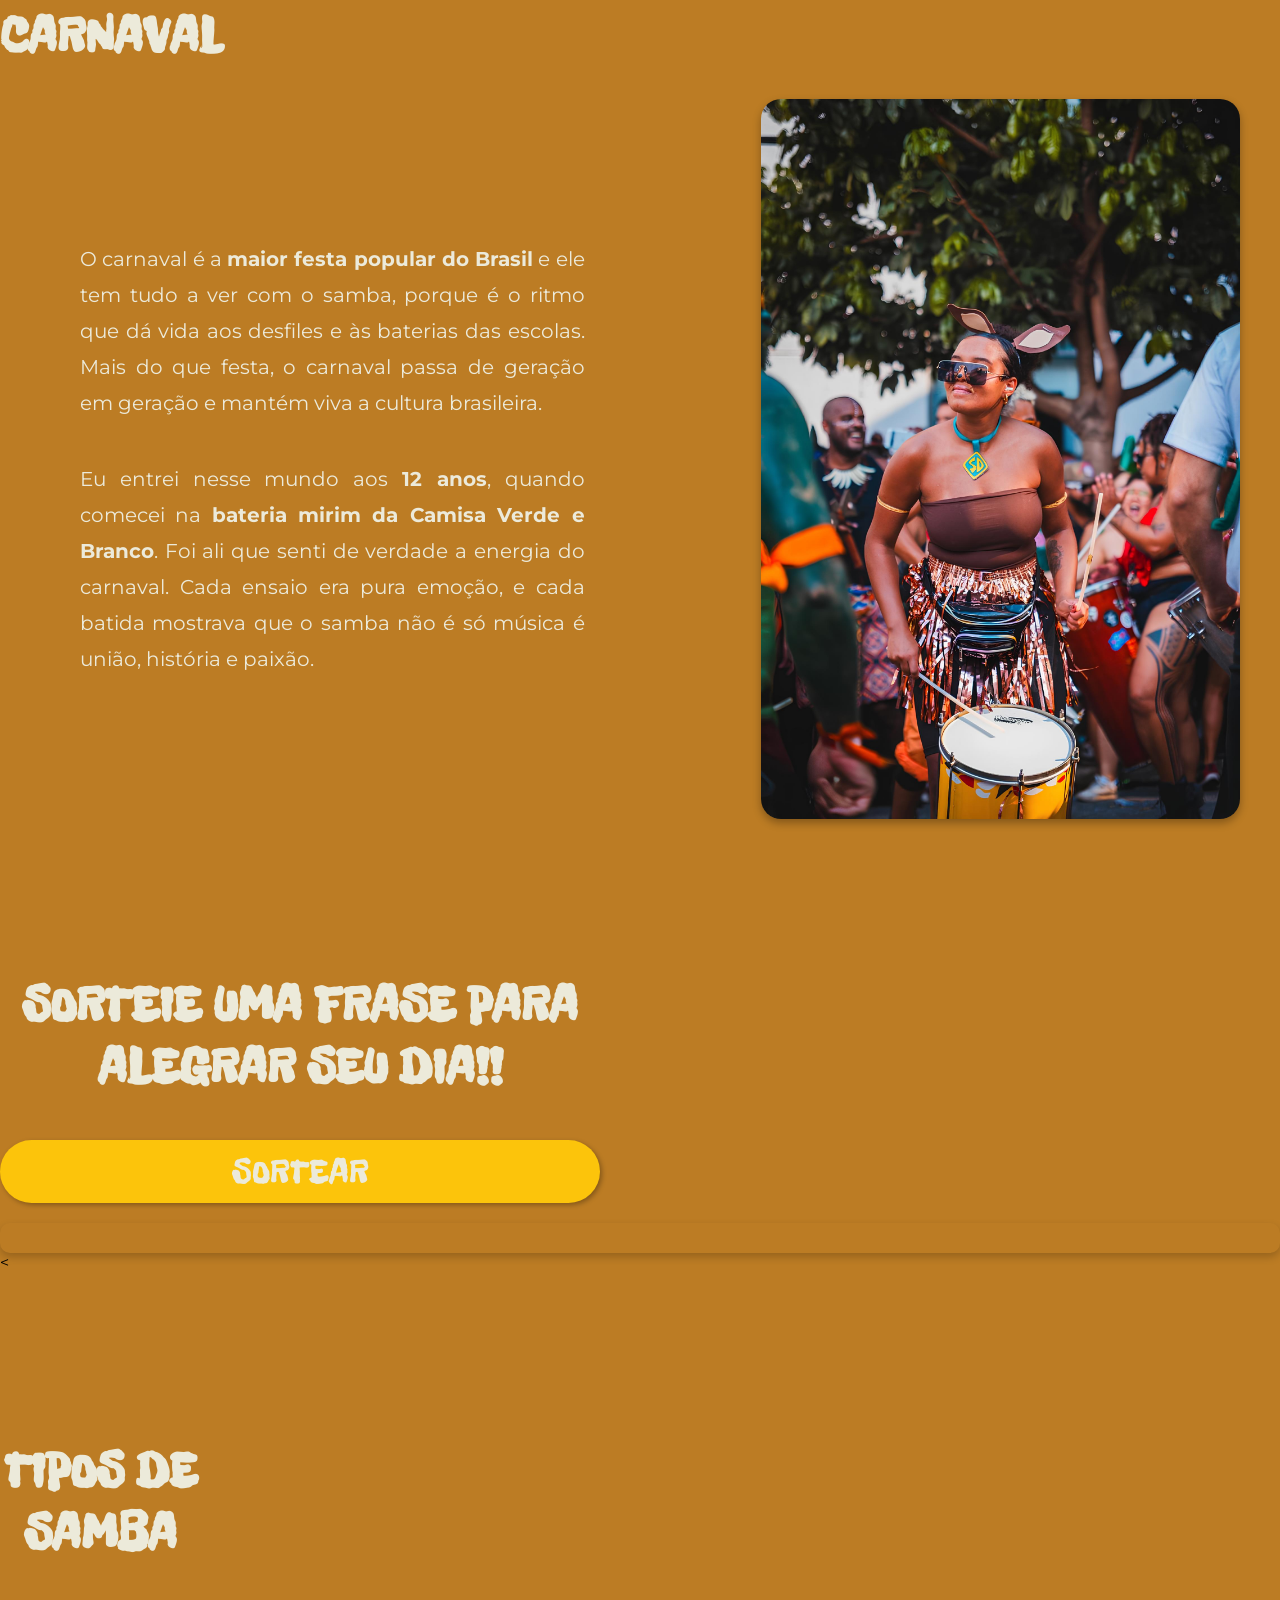
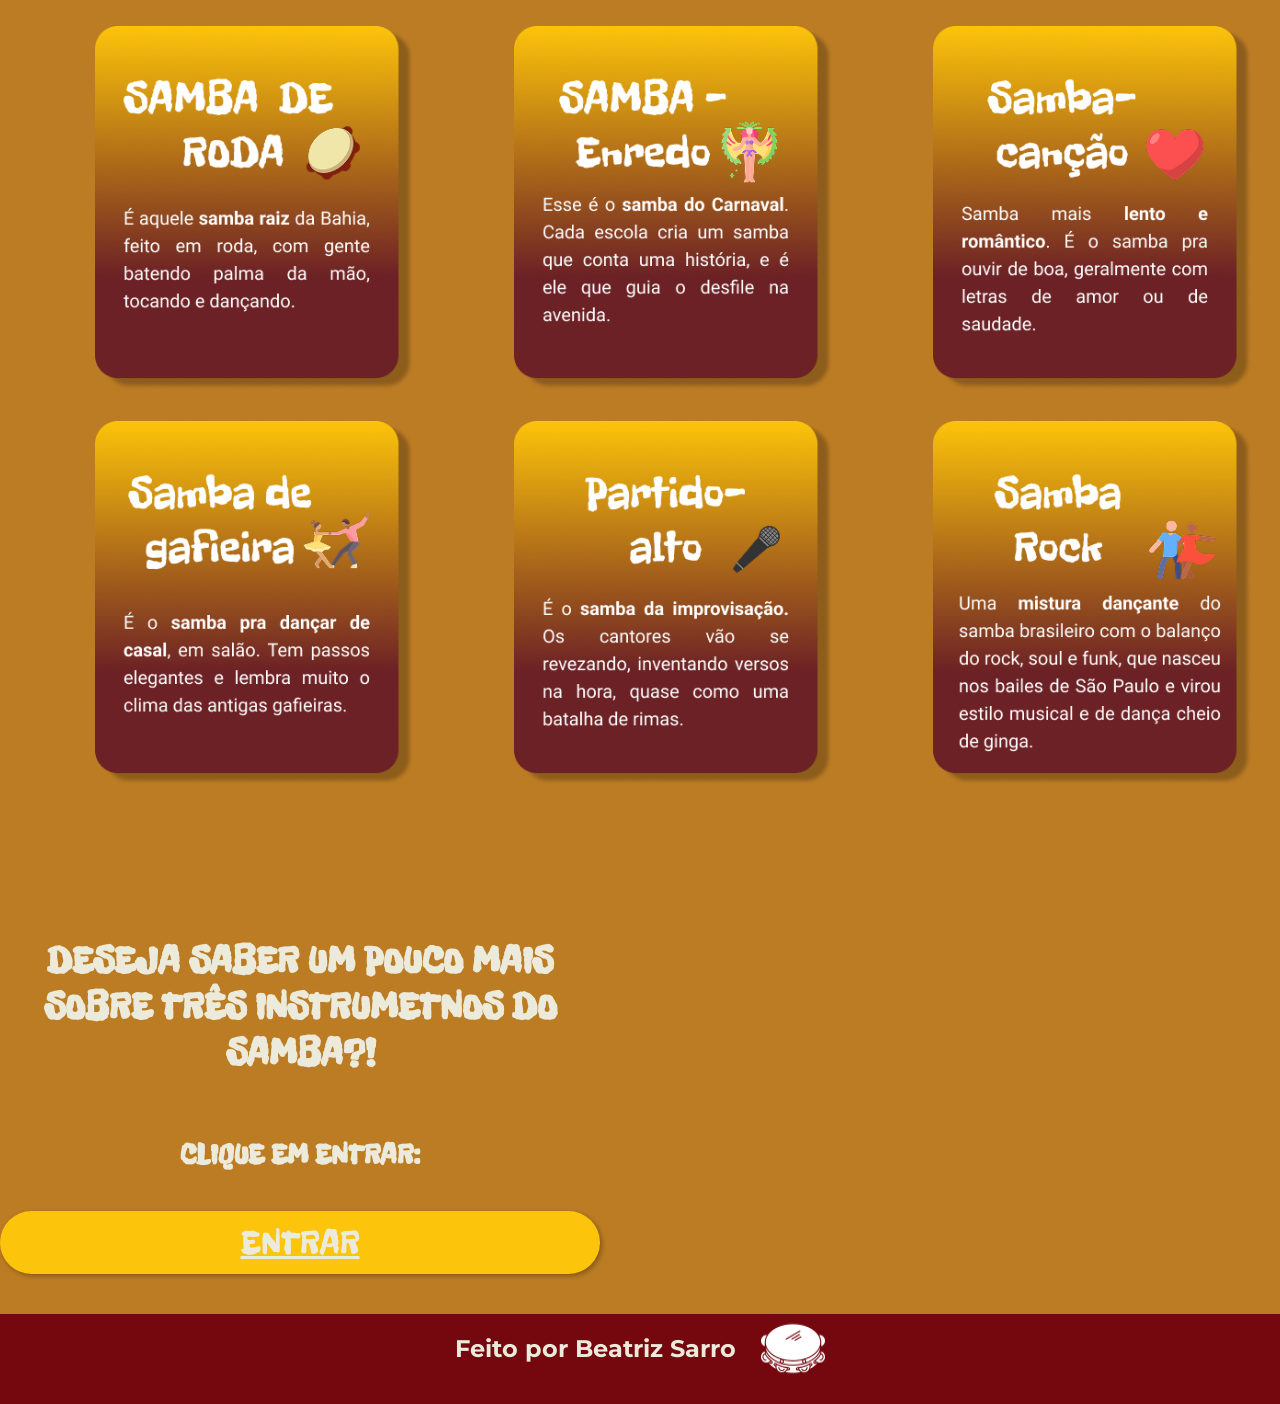
==== commit 7627457c: "Atualizei link da dashboars" ====
--- a/public/index.html
+++ b/public/index.html
@@ -28,7 +28,7 @@
             </a>
             <nav class="navBar">
                 <a href="#">Home</a>
-                <a href="#">O Samba</a>
+                <a href="#historia">Minha História</a>
                 <a href="login.html">Login</a>
                 <a href="cadastro.html">Cadastro</a>
             </nav>
@@ -57,7 +57,7 @@
             </div>
         </div>
     </div>
-    <div class="minhaHistoria">
+    <div class="minhaHistoria" id="historia">
         <div class="titulo">
             <h1 class="title">MINHA HISTORIA</h1>
         </div>
@@ -101,34 +101,42 @@
         </div>
         <img src="assets/imgs/bloco_scooby.jpeg" alt="bloco_scooby">
     </div>
-    <div class="tipoSamba">
-        <div class="titulo">
-            <h1 class="title">TIPOS DE SAMBA</h1>
-        </div>
-        <img src="assets/imgs/SambaDeRoda.png" alt="SambaDeRoda">
-        <img src="assets/imgs/SambaEnredo.png" alt="SambaEnredo">
-        <img src="assets/imgs/SambaCancao.png" alt="SambaCancao"> <br>
-        <img src="assets/imgs/SambaGafieira.png" alt="SambaGafieira">
-        <img src="assets/imgs/PartidoAlto.png" alt="PartidoAlto">
-        <img src="assets/imgs/SambaRock (1).png" alt="SambaRock">
-    </div>
 
     <div class="entrar">
         <div class="titulo">
             <h1>SORTEIE UMA FRASE PARA ALEGRAR SEU DIA!!</h1>
             <a class="btn" onclick="sortear()"> SORTEAR</a>
         </div>
-        <div id="div_msg"></div>
+    </div>
+    <div id="div_msg"></div>
+    <<BR><BR><BR><br><br><br><br><br>
+        <div class="tipoSamba">
+            <div class="titulo">
+                <h1 class="title">TIPOS DE SAMBA</h1>
+            </div>
+            <img src="assets/imgs/SambaDeRoda.png" alt="SambaDeRoda">
+            <img src="assets/imgs/SambaEnredo.png" alt="SambaEnredo">
+            <img src="assets/imgs/SambaCancao.png" alt="SambaCancao"> <br>
+            <img src="assets/imgs/SambaGafieira.png" alt="SambaGafieira">
+            <img src="assets/imgs/PartidoAlto.png" alt="PartidoAlto">
+            <img src="assets/imgs/SambaRock (1).png" alt="SambaRock">
+        </div>
 
-    </div>
-    <!-- FOOTER COMEÇO -->
-    <footer class="footer">
-        <div class="subtitulo">
-            <h2>Feito por Beatriz Sarro </h2>
-            <img src="assets/imgs/pandeiro.png" alt="pandeiroLogo">
+        <div class="entrar">
+            <div class="titulo">
+                <h2>DESEJA SABER UM POUCO MAIS SOBRE TRÊS INSTRUMETNOS DO SAMBA?!</h2><h3>CLIQUE EM ENTRAR:</h3>
+                <a class="btn" href="cadastro.html"> ENTRAR</a>
+            </div>
         </div>
-    </footer>
-    <!-- FOOTER FIM -->
+
+        <!-- FOOTER COMEÇO -->
+        <footer class="footer">
+            <div class="subtitulo">
+                <h2>Feito por Beatriz Sarro </h2>
+                <img src="assets/imgs/pandeiro.png" alt="pandeiroLogo">
+            </div>
+        </footer>
+        <!-- FOOTER FIM -->
 </body>
 
 </html>
@@ -148,10 +156,10 @@
             nome: "- Volta Por Cima - Beth Carvalho"
         },
         {
-            frase: "'Deixe de lado esse baixo astral, erga a cabeça, enfrente o mal, que agindo assim será vital para o se coração.'",
+            frase: "'Deixe de lado esse baixo astral, erga a cabeça, enfrente o mal, que agindo assim será vital para o seu coração.'",
             nome: "- Conselho - Almir Guineto"
         },
-         {
+        {
             frase: "'Canta forte, canta alto, Que a vida vai melhorar.'",
             nome: "- Canta Canta, Minha Gente - Martinho Da Vila"
         },
@@ -159,13 +167,11 @@
             frase: "'Não esquecer: Ninguém é o centro do Universo'",
             nome: "- Brincar De Viver - Maria Bethânia"
         },
-         
-
 
     ];
 
     function sortear() {
-        let indice = Math.floor(Math.random() * musicas.length); 
+        let indice = Math.floor(Math.random() * musicas.length);
         let fraseSorteada = musicas[indice];
 
         div_msg.innerHTML = `
--- a/public/css/estilo.css
+++ b/public/css/estilo.css
@@ -129,6 +129,19 @@
     margin: 60px;
 }
 
+.imagem {
+    display: flex;
+    justify-content: center; /* centraliza as imagens */
+    align-items: center;
+}
+
+.imagem img {
+    width: 40%; /* cada imagem ocupa 40% da largura */
+    margin: 20px;
+    border-radius: 20px;        
+    box-shadow: 0 4px 8px rgba(0,0,0,0.3);
+}
+
 .oCarnaval {
     display: flex;             
     align-items: center;        
@@ -167,6 +180,7 @@
 }
 
 .entrar .titulo {
+    margin-top: 120px;
     width: 600px;
     color: var(--letra);
     font-family: 'Freckle Face';
@@ -387,5 +401,7 @@
   width: 50px;
 }
 
-
-
+.titulo .Icon {
+    margin: 30px;
+    height: 10vh;
+}
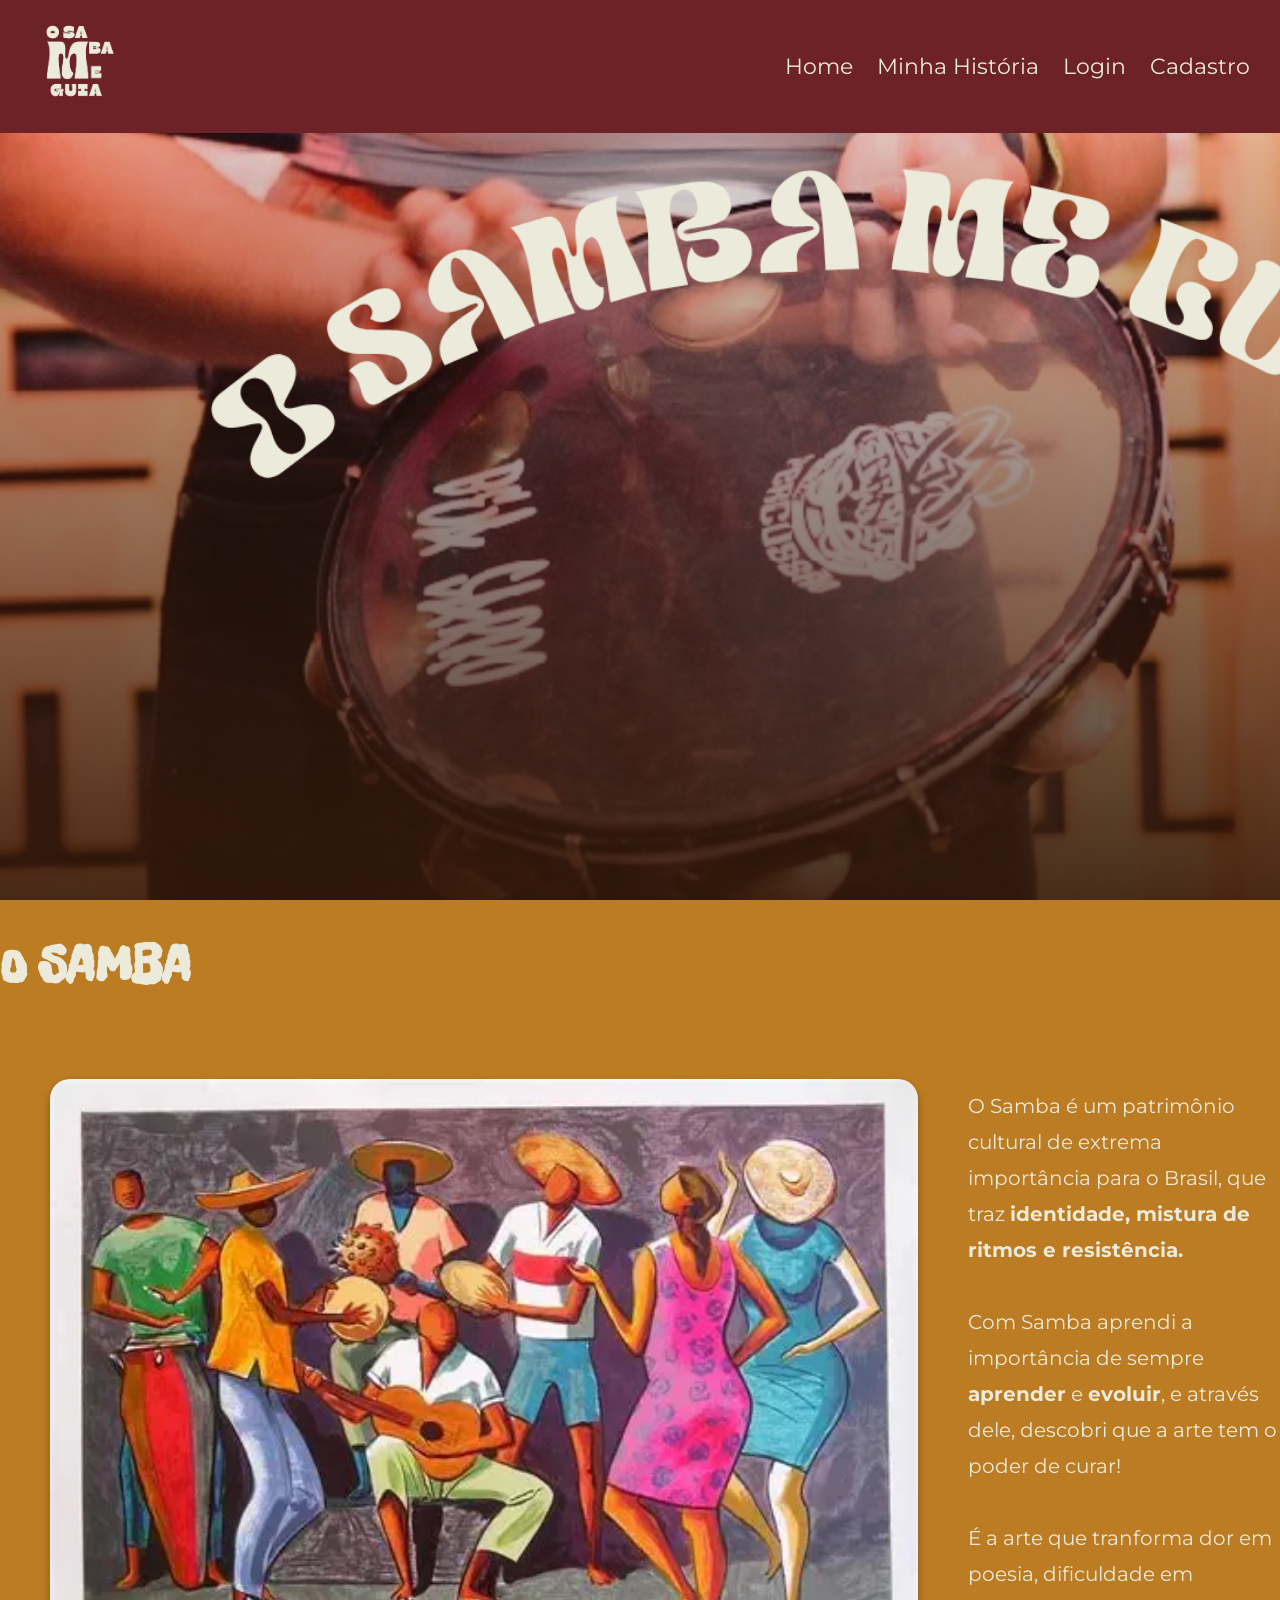
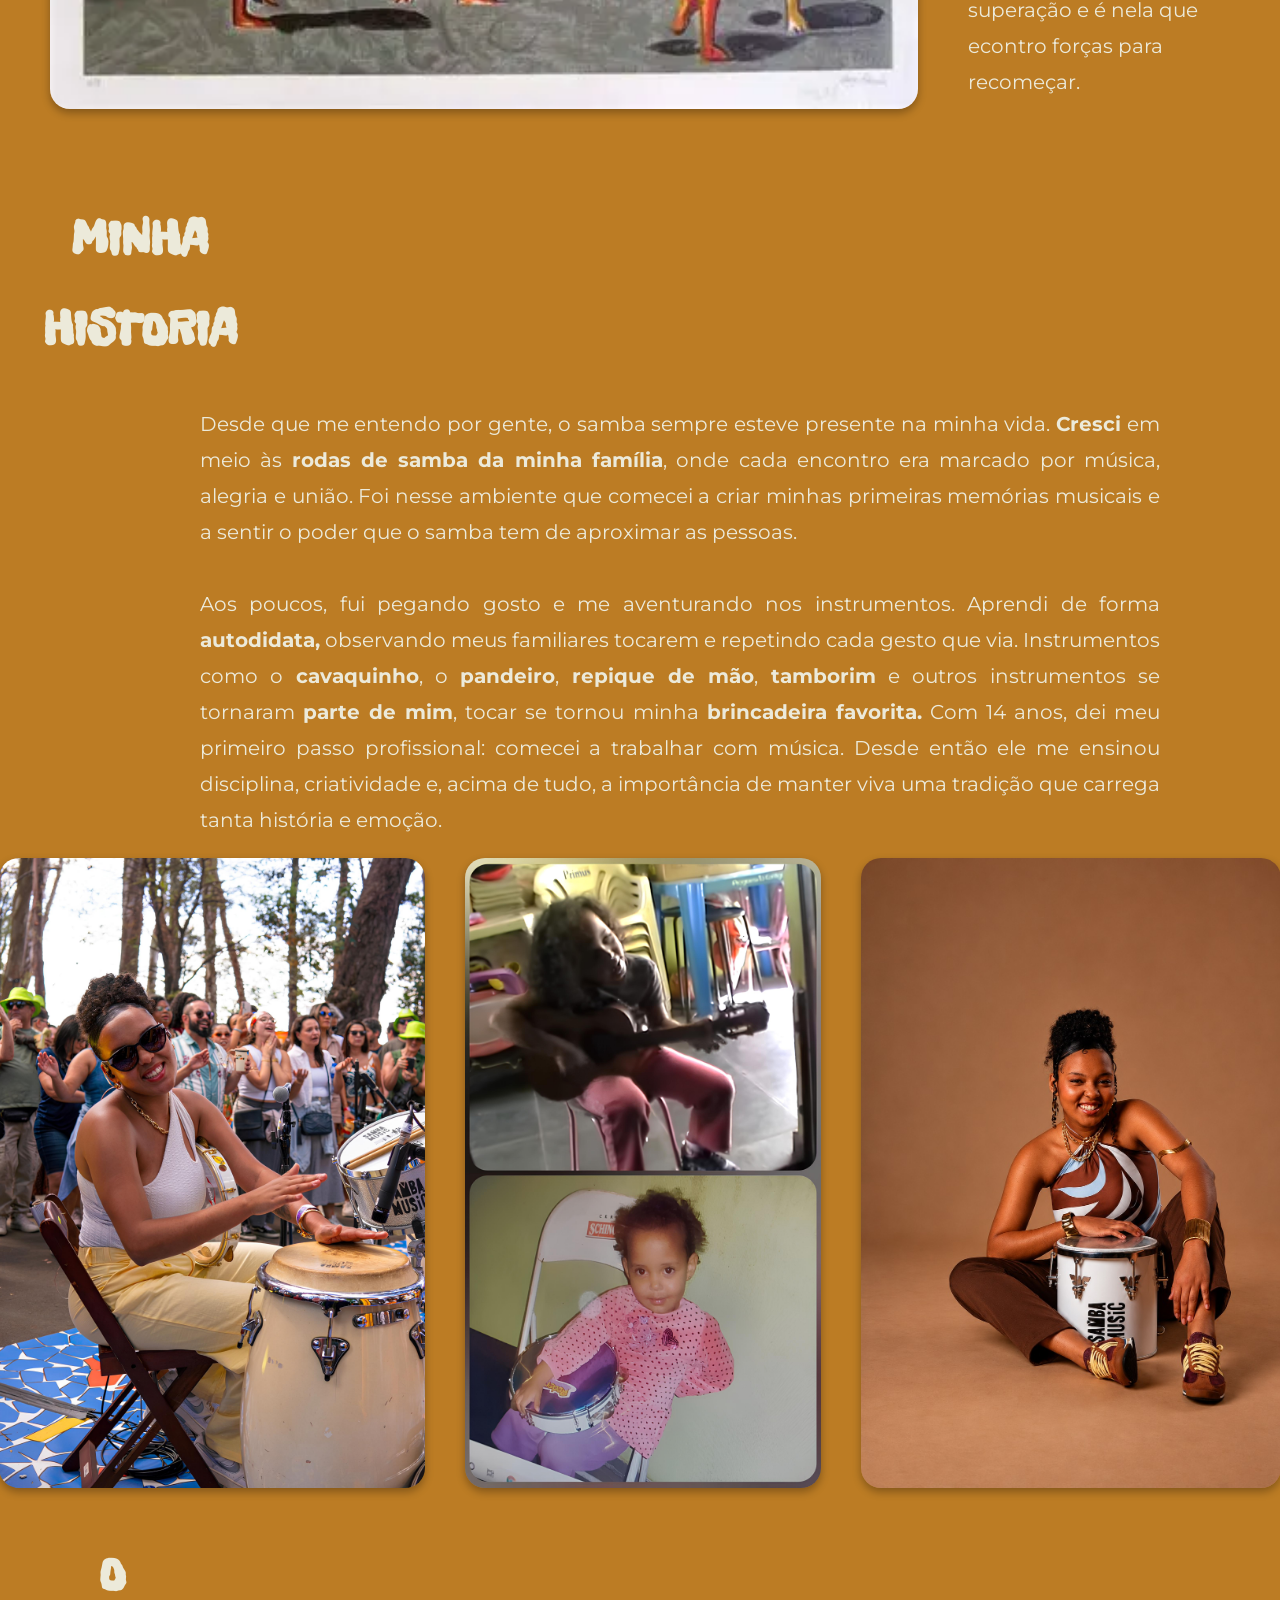
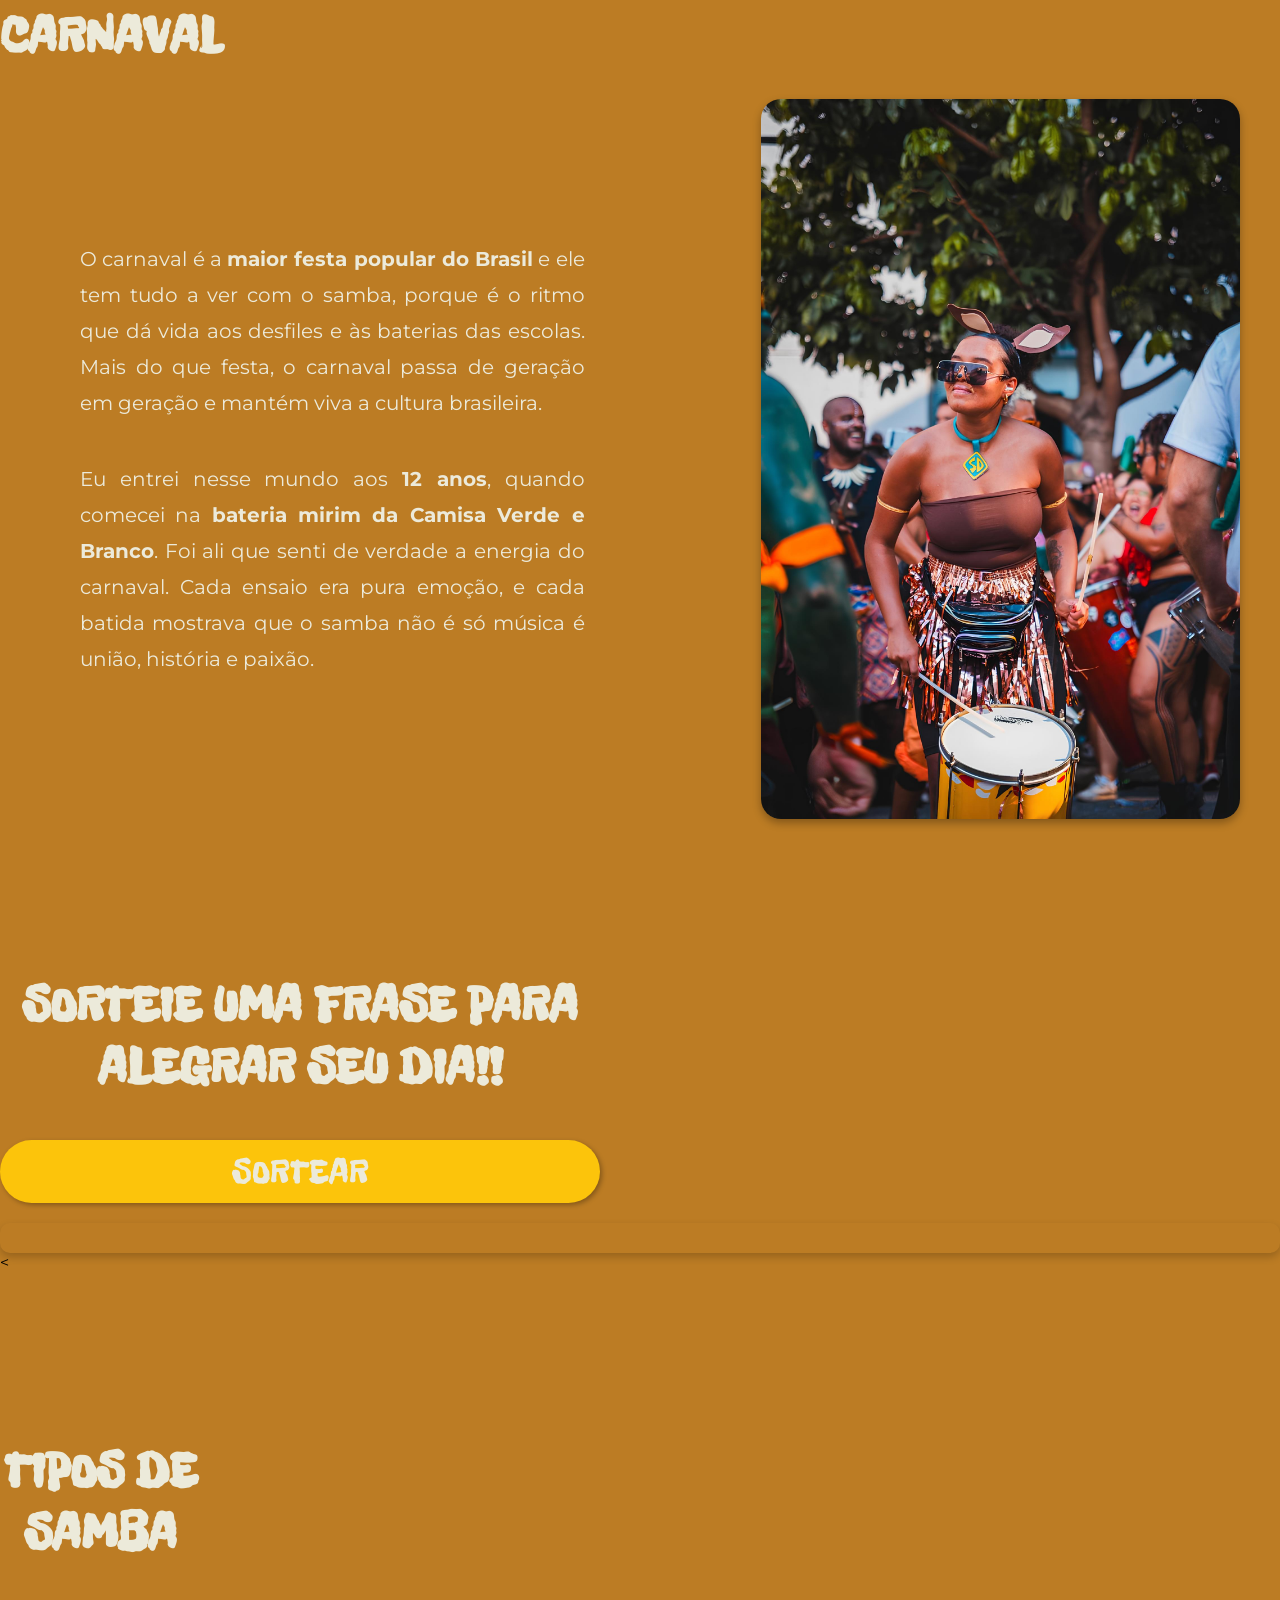
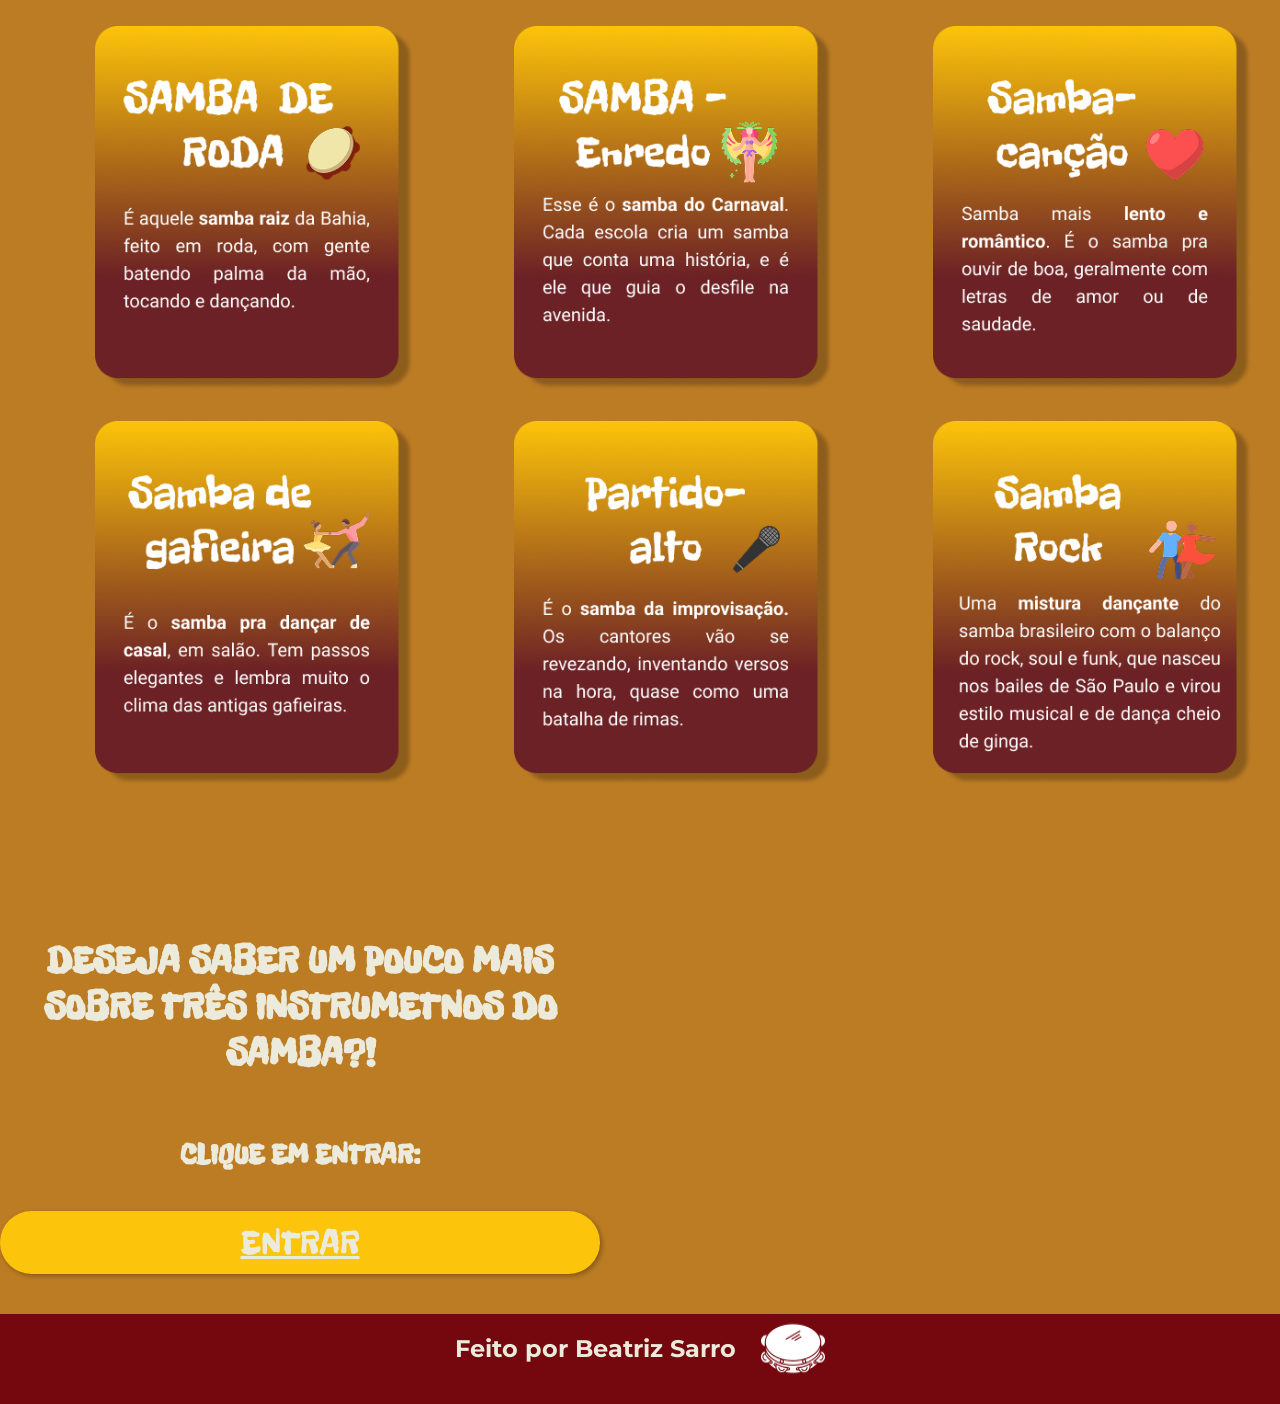
==== commit 7009b8e7: "Validações atualizadas" ====
--- a/public/index.html
+++ b/public/index.html
@@ -79,9 +79,9 @@
             </p>
         </div>
         <div class="imagem">
+            <img src="assets/imgs/congas_clareou.jpeg" alt="congas">
             <img src="assets/imgs/criança.jpeg" alt="crianca">
-            <img src="assets/imgs/congas_clareou.jpeg" alt="congas">
-            <img src="assets/imgs/casaAberta.jpeg" alt="casaAberta">
+            <img src="assets/imgs/fotoRepique.jpg" alt="repique">
         </div>
     </div>
     <div class="titulo">
